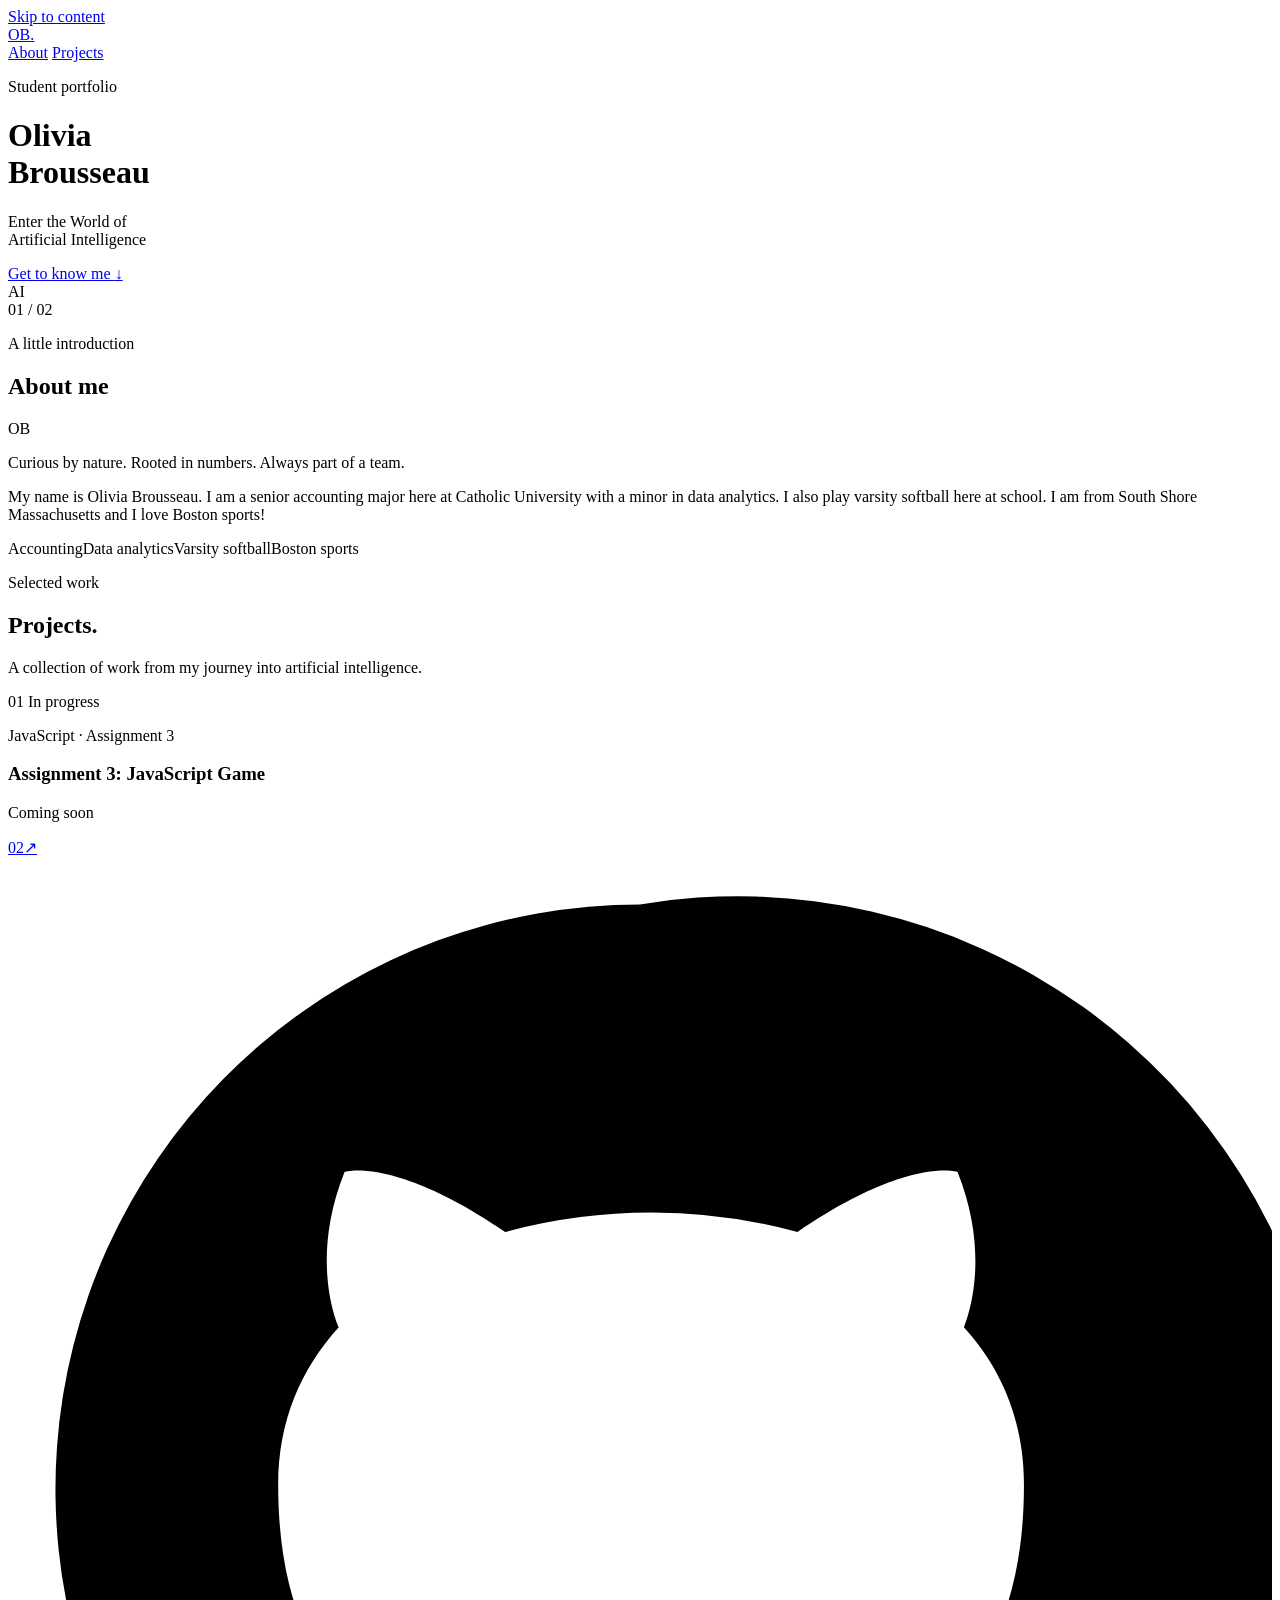
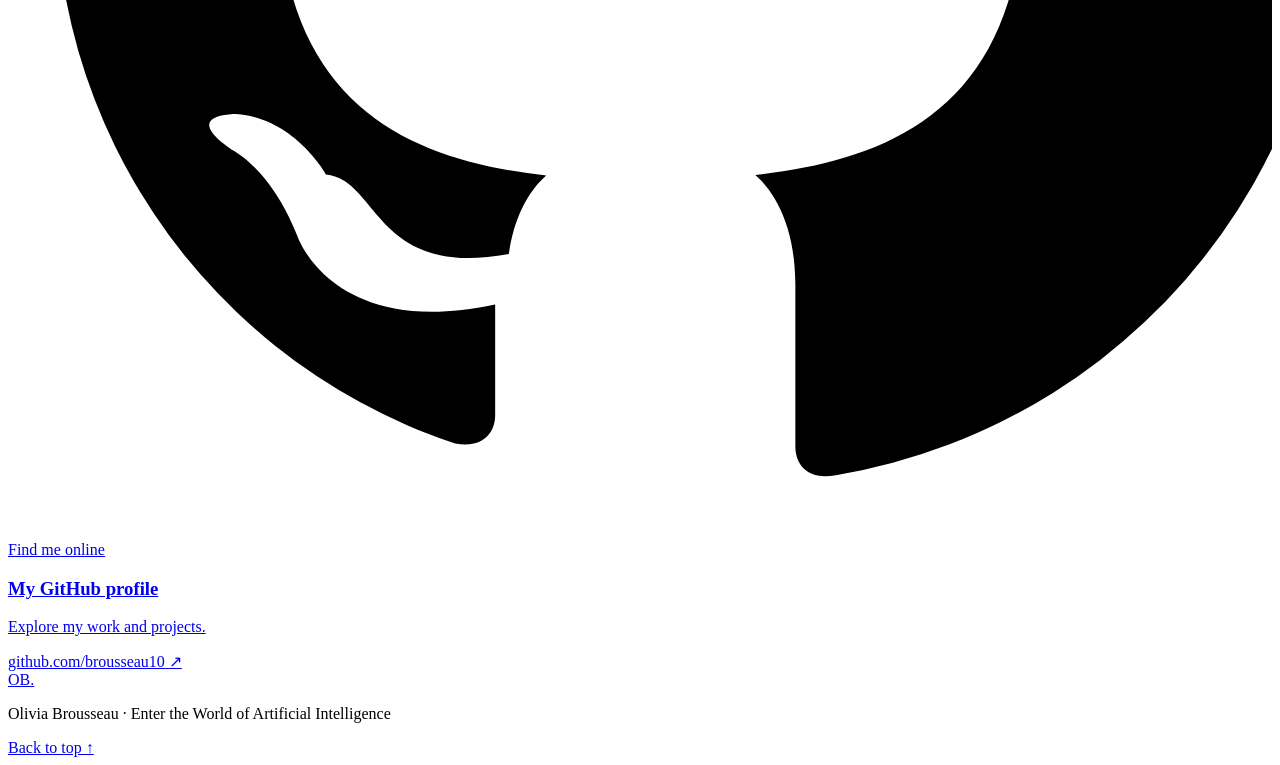
==== index.html @ 6083874b "Add Olivia Brousseau portfolio homepage" ====
<!doctype html>
<html lang="en">
  <head>
    <meta charset="utf-8" />
    <meta name="viewport" content="width=device-width, initial-scale=1" />
    <meta
      name="description"
      content="Olivia Brousseau — accounting, data analytics, softball, and a journey into artificial intelligence."
    />
    <meta name="theme-color" content="#101d36" />
    <title>Olivia Brousseau | Enter the World of Artificial Intelligence</title>
    <link rel="stylesheet" href="styles.css" />
  </head>
  <body>
    <a class="skip-link" href="#main">Skip to content</a>

    <header class="hero" id="top">
      <nav class="site-nav" aria-label="Main navigation">
        <a class="wordmark" href="#top" aria-label="Olivia Brousseau home">OB<span>.</span></a>
        <div class="nav-links">
          <a href="#about">About</a>
          <a href="#projects">Projects</a>
        </div>
      </nav>

      <div class="hero-content">
        <p class="eyebrow"><span class="eyebrow-line"></span> Student portfolio</p>
        <h1>Olivia<br /><span>Brousseau</span></h1>
        <p class="course-title">Enter the World of<br class="mobile-break" /> Artificial Intelligence</p>
        <a class="hero-link" href="#about">Get to know me <span aria-hidden="true">↓</span></a>
      </div>

      <div class="hero-art" aria-hidden="true">
        <div class="orbit orbit-one"></div>
        <div class="orbit orbit-two"></div>
        <div class="orbit orbit-three"></div>
        <div class="orbit-core"><span>AI</span></div>
        <span class="orbit-dot dot-one"></span>
        <span class="orbit-dot dot-two"></span>
        <span class="orbit-dot dot-three"></span>
      </div>
      <div class="hero-index" aria-hidden="true">01 <span>/ 02</span></div>
    </header>

    <main id="main">
      <section class="about section-wrap" id="about" aria-labelledby="about-title">
        <div class="section-heading">
          <p class="eyebrow dark-eyebrow">A little introduction</p>
          <h2 id="about-title">About <span>me</span></h2>
        </div>
        <div class="about-content">
          <div class="about-marker" aria-hidden="true"><span>OB</span></div>
          <div class="about-copy">
            <p class="lead">Curious by nature. Rooted in numbers. Always part of a team.</p>
            <p>My name is Olivia Brousseau. I am a senior accounting major here at Catholic University with a minor in data analytics. I also play varsity softball here at school. I am from South Shore Massachusetts and I love Boston sports!</p>
            <div class="about-tags" aria-label="Areas of interest">
              <span>Accounting</span><span>Data analytics</span><span>Varsity softball</span><span>Boston sports</span>
            </div>
          </div>
        </div>
      </section>

      <section class="projects" id="projects" aria-labelledby="projects-title">
        <div class="section-wrap">
          <div class="section-heading projects-heading">
            <p class="eyebrow">Selected work</p>
            <h2 id="projects-title">Projects<span>.</span></h2>
            <p class="section-intro">A collection of work from my journey into artificial intelligence.</p>
          </div>

          <div class="project-grid">
            <article class="project-card">
              <div class="project-topline"><span class="project-number">01</span><span class="project-status"><span></span> In progress</span></div>
              <div class="project-visual" aria-hidden="true">
                <div class="game-window"><span></span><span></span><span></span><div class="game-board"><i></i><i></i><i></i><i></i><i></i><i></i><i></i><i></i><i></i></div></div>
              </div>
              <div class="project-info">
                <p class="project-kicker">JavaScript · Assignment 3</p>
                <h3>Assignment 3: JavaScript Game</h3>
                <p class="coming-soon">Coming soon</p>
              </div>
            </article>

            <a class="github-card" href="https://github.com/brousseau10" target="_blank" rel="noopener noreferrer" aria-label="Visit Olivia Brousseau's GitHub profile (opens in a new tab)">
              <div class="github-card-top"><span class="project-number">02</span><span class="external-arrow" aria-hidden="true">↗</span></div>
              <div class="github-mark" aria-hidden="true">
                <svg viewBox="0 0 24 24" role="presentation"><path d="M12 .9a11.1 11.1 0 0 0-3.51 21.63c.56.1.76-.24.76-.54v-2.1c-3.1.67-3.76-1.31-3.76-1.31-.51-1.29-1.24-1.63-1.24-1.63-1.01-.69.08-.68.08-.68 1.12.08 1.71 1.15 1.71 1.15 1 .1.92 1.99 3.47 1.51.1-.72.39-1.21.71-1.49-2.48-.28-5.09-1.24-5.09-5.52 0-1.22.44-2.21 1.15-2.99-.12-.28-.5-1.42.11-2.95 0 0 .94-.3 3.05 1.14a10.6 10.6 0 0 1 5.55 0c2.11-1.44 3.04-1.14 3.04-1.14.61 1.53.23 2.67.12 2.95.71.78 1.14 1.77 1.14 2.99 0 4.29-2.61 5.23-5.1 5.51.4.35.76 1.03.76 2.08v3.08c0 .3.2.65.77.54A11.1 11.1 0 0 0 12 .9Z"/></svg>
              </div>
              <div class="github-card-copy"><p class="project-kicker">Find me online</p><h3>My GitHub profile</h3><p>Explore my work and projects.</p></div>
              <span class="github-url">github.com/brousseau10 <span aria-hidden="true">↗</span></span>
            </a>
          </div>
        </div>
      </section>
    </main>

    <footer class="site-footer">
      <a class="wordmark footer-mark" href="#top">OB<span>.</span></a>
      <p>Olivia Brousseau <span>·</span> Enter the World of Artificial Intelligence</p>
      <a class="back-to-top" href="#top">Back to top ↑</a>
    </footer>
  </body>
</html>
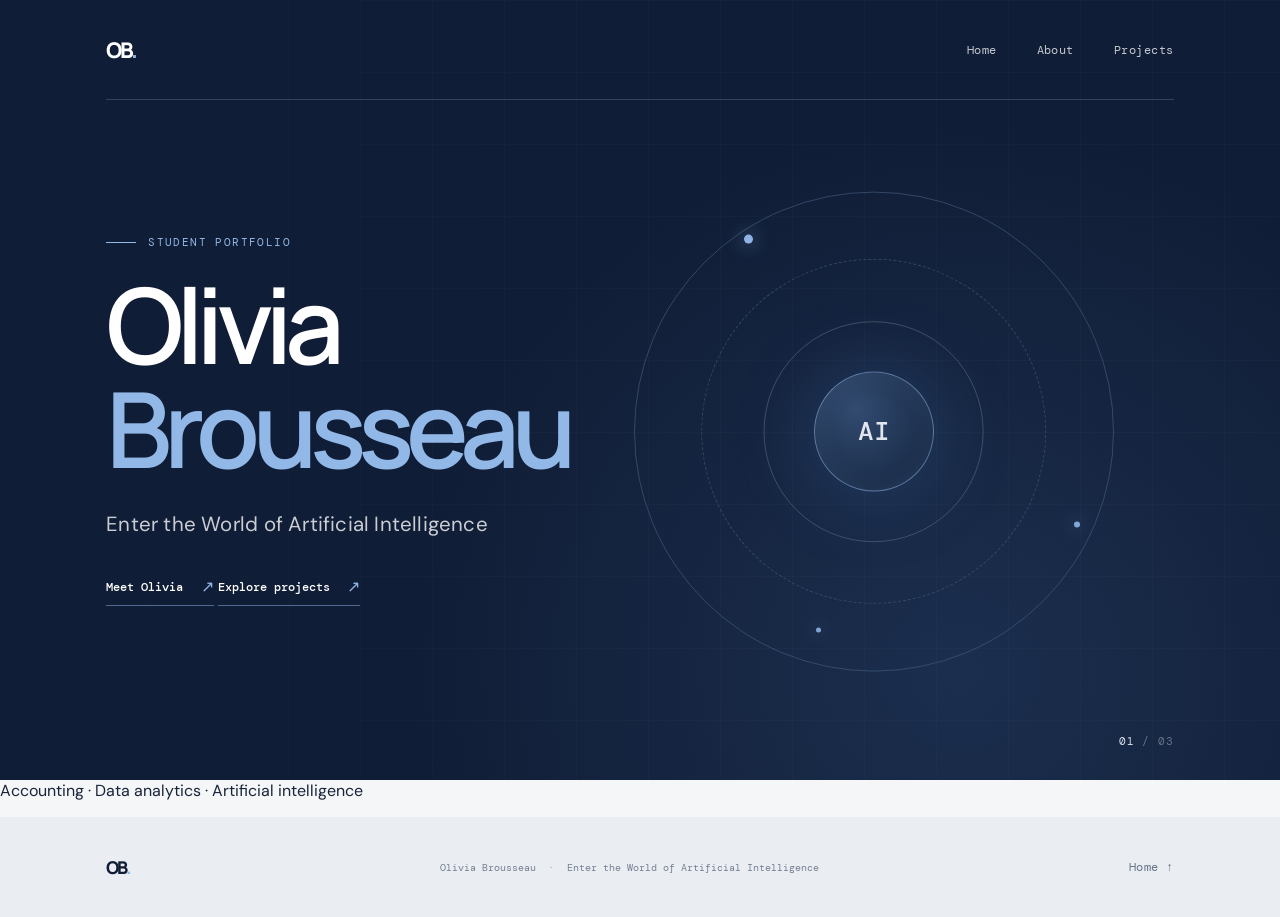
==== commit ced5bed6: "Replace long homepage with page-based navigation" ====
--- a/index.html
+++ b/index.html
@@ -3,101 +3,45 @@
   <head>
     <meta charset="utf-8" />
     <meta name="viewport" content="width=device-width, initial-scale=1" />
-    <meta
-      name="description"
-      content="Olivia Brousseau — accounting, data analytics, softball, and a journey into artificial intelligence."
-    />
+    <meta name="description" content="Olivia Brousseau — accounting, data analytics, softball, and a journey into artificial intelligence." />
     <meta name="theme-color" content="#101d36" />
     <title>Olivia Brousseau | Enter the World of Artificial Intelligence</title>
     <link rel="stylesheet" href="styles.css" />
   </head>
   <body>
     <a class="skip-link" href="#main">Skip to content</a>
-
     <header class="hero" id="top">
       <nav class="site-nav" aria-label="Main navigation">
-        <a class="wordmark" href="#top" aria-label="Olivia Brousseau home">OB<span>.</span></a>
+        <a class="wordmark" href="index.html" aria-label="Olivia Brousseau home">OB<span>.</span></a>
         <div class="nav-links">
-          <a href="#about">About</a>
-          <a href="#projects">Projects</a>
+          <a href="index.html" aria-current="page">Home</a>
+          <a href="about.html">About</a>
+          <a href="projects.html">Projects</a>
         </div>
       </nav>
-
       <div class="hero-content">
         <p class="eyebrow"><span class="eyebrow-line"></span> Student portfolio</p>
         <h1>Olivia<br /><span>Brousseau</span></h1>
         <p class="course-title">Enter the World of<br class="mobile-break" /> Artificial Intelligence</p>
-        <a class="hero-link" href="#about">Get to know me <span aria-hidden="true">↓</span></a>
+        <div class="home-actions">
+          <a class="hero-link" href="about.html">Meet Olivia <span aria-hidden="true">↗</span></a>
+          <a class="hero-link" href="projects.html">Explore projects <span aria-hidden="true">↗</span></a>
+        </div>
       </div>
-
       <div class="hero-art" aria-hidden="true">
-        <div class="orbit orbit-one"></div>
-        <div class="orbit orbit-two"></div>
-        <div class="orbit orbit-three"></div>
+        <div class="orbit orbit-one"></div><div class="orbit orbit-two"></div><div class="orbit orbit-three"></div>
         <div class="orbit-core"><span>AI</span></div>
-        <span class="orbit-dot dot-one"></span>
-        <span class="orbit-dot dot-two"></span>
-        <span class="orbit-dot dot-three"></span>
+        <span class="orbit-dot dot-one"></span><span class="orbit-dot dot-two"></span><span class="orbit-dot dot-three"></span>
       </div>
-      <div class="hero-index" aria-hidden="true">01 <span>/ 02</span></div>
+      <div class="hero-index" aria-hidden="true">01 <span>/ 03</span></div>
     </header>
-
-    <main id="main">
-      <section class="about section-wrap" id="about" aria-labelledby="about-title">
-        <div class="section-heading">
-          <p class="eyebrow dark-eyebrow">A little introduction</p>
-          <h2 id="about-title">About <span>me</span></h2>
-        </div>
-        <div class="about-content">
-          <div class="about-marker" aria-hidden="true"><span>OB</span></div>
-          <div class="about-copy">
-            <p class="lead">Curious by nature. Rooted in numbers. Always part of a team.</p>
-            <p>My name is Olivia Brousseau. I am a senior accounting major here at Catholic University with a minor in data analytics. I also play varsity softball here at school. I am from South Shore Massachusetts and I love Boston sports!</p>
-            <div class="about-tags" aria-label="Areas of interest">
-              <span>Accounting</span><span>Data analytics</span><span>Varsity softball</span><span>Boston sports</span>
-            </div>
-          </div>
-        </div>
-      </section>
-
-      <section class="projects" id="projects" aria-labelledby="projects-title">
-        <div class="section-wrap">
-          <div class="section-heading projects-heading">
-            <p class="eyebrow">Selected work</p>
-            <h2 id="projects-title">Projects<span>.</span></h2>
-            <p class="section-intro">A collection of work from my journey into artificial intelligence.</p>
-          </div>
-
-          <div class="project-grid">
-            <article class="project-card">
-              <div class="project-topline"><span class="project-number">01</span><span class="project-status"><span></span> In progress</span></div>
-              <div class="project-visual" aria-hidden="true">
-                <div class="game-window"><span></span><span></span><span></span><div class="game-board"><i></i><i></i><i></i><i></i><i></i><i></i><i></i><i></i><i></i></div></div>
-              </div>
-              <div class="project-info">
-                <p class="project-kicker">JavaScript · Assignment 3</p>
-                <h3>Assignment 3: JavaScript Game</h3>
-                <p class="coming-soon">Coming soon</p>
-              </div>
-            </article>
-
-            <a class="github-card" href="https://github.com/brousseau10" target="_blank" rel="noopener noreferrer" aria-label="Visit Olivia Brousseau's GitHub profile (opens in a new tab)">
-              <div class="github-card-top"><span class="project-number">02</span><span class="external-arrow" aria-hidden="true">↗</span></div>
-              <div class="github-mark" aria-hidden="true">
-                <svg viewBox="0 0 24 24" role="presentation"><path d="M12 .9a11.1 11.1 0 0 0-3.51 21.63c.56.1.76-.24.76-.54v-2.1c-3.1.67-3.76-1.31-3.76-1.31-.51-1.29-1.24-1.63-1.24-1.63-1.01-.69.08-.68.08-.68 1.12.08 1.71 1.15 1.71 1.15 1 .1.92 1.99 3.47 1.51.1-.72.39-1.21.71-1.49-2.48-.28-5.09-1.24-5.09-5.52 0-1.22.44-2.21 1.15-2.99-.12-.28-.5-1.42.11-2.95 0 0 .94-.3 3.05 1.14a10.6 10.6 0 0 1 5.55 0c2.11-1.44 3.04-1.14 3.04-1.14.61 1.53.23 2.67.12 2.95.71.78 1.14 1.77 1.14 2.99 0 4.29-2.61 5.23-5.1 5.51.4.35.76 1.03.76 2.08v3.08c0 .3.2.65.77.54A11.1 11.1 0 0 0 12 .9Z"/></svg>
-              </div>
-              <div class="github-card-copy"><p class="project-kicker">Find me online</p><h3>My GitHub profile</h3><p>Explore my work and projects.</p></div>
-              <span class="github-url">github.com/brousseau10 <span aria-hidden="true">↗</span></span>
-            </a>
-          </div>
-        </div>
-      </section>
+    <main id="main" class="home-main">
+      <p class="home-note">Accounting <span>·</span> Data analytics <span>·</span> Artificial intelligence</p>
     </main>
-
     <footer class="site-footer">
-      <a class="wordmark footer-mark" href="#top">OB<span>.</span></a>
+      <a class="wordmark footer-mark" href="index.html">OB<span>.</span></a>
       <p>Olivia Brousseau <span>·</span> Enter the World of Artificial Intelligence</p>
-      <a class="back-to-top" href="#top">Back to top ↑</a>
+      <a class="back-to-top" href="index.html">Home ↑</a>
     </footer>
   </body>
 </html>
--- a/styles.css
+++ b/styles.css
@@ -0,0 +1,134 @@
+@import url('https://fonts.googleapis.com/css2?family=DM+Mono:wght@400;500&family=DM+Sans:wght@400;500;600;700&family=Manrope:wght@400;500;600;700;800&display=swap');
+
+:root {
+  color-scheme: light;
+  --navy: #101d36;
+  --navy-soft: #1a2c4a;
+  --blue: #92b8e8;
+  --gray: #687386;
+  --gray-light: #e8ebef;
+  --white: #fff;
+  --paper: #f5f6f8;
+  --ink: #17243a;
+  --mono: 'DM Mono', monospace;
+  --sans: 'DM Sans', sans-serif;
+  --display: 'Manrope', sans-serif;
+}
+
+* { box-sizing: border-box; }
+html { scroll-behavior: smooth; }
+body { margin: 0; color: var(--ink); background: var(--paper); font-family: var(--sans); -webkit-font-smoothing: antialiased; }
+a { color: inherit; }
+.skip-link { position: absolute; z-index: 10; top: 1rem; left: 1rem; padding: .75rem 1rem; transform: translateY(-150%); background: var(--white); color: var(--navy); }
+.skip-link:focus { transform: translateY(0); }
+
+.hero { position: relative; min-height: 650px; height: min(780px, 100svh); overflow: hidden; padding: 0 clamp(1.5rem, 8.3vw, 8.5rem); color: var(--white); background: var(--navy); }
+.hero::before { position: absolute; inset: 0; content: ''; opacity: .17; background-image: linear-gradient(rgba(255,255,255,.12) 1px, transparent 1px), linear-gradient(90deg, rgba(255,255,255,.12) 1px, transparent 1px); background-size: 72px 72px; mask-image: linear-gradient(90deg, transparent, #000 45%, #000); }
+.hero::after { position: absolute; right: -20%; bottom: -60%; width: 90%; aspect-ratio: 1; border-radius: 50%; content: ''; background: radial-gradient(circle, rgba(57,91,139,.28), transparent 68%); }
+.site-nav { position: relative; z-index: 2; display: flex; height: 100px; align-items: center; justify-content: space-between; border-bottom: 1px solid rgba(255,255,255,.16); }
+.wordmark { font: 800 1.35rem var(--display); letter-spacing: -.1em; text-decoration: none; }
+.wordmark span { color: var(--blue); }
+.nav-links { display: flex; gap: 2.5rem; }
+.nav-links a, .back-to-top { color: rgba(255,255,255,.76); font: 400 .75rem var(--mono); letter-spacing: .04em; text-decoration: none; transition: color .2s; }
+.nav-links a:hover, .back-to-top:hover { color: var(--blue); }
+.hero-content { position: relative; z-index: 2; width: max-content; max-width: 58%; padding-top: clamp(6.5rem, 15vh, 10rem); }
+.eyebrow { display: flex; align-items: center; gap: .75rem; margin: 0 0 1.45rem; color: var(--blue); font: 400 .67rem var(--mono); letter-spacing: .13em; text-transform: uppercase; }
+.eyebrow-line { display: inline-block; width: 30px; height: 1px; background: currentColor; }
+h1, h2, h3, p { margin-top: 0; }
+h1 { margin-bottom: 1rem; font: 600 clamp(4rem, 8.2vw, 7.5rem)/.99 var(--display); letter-spacing: -.075em; }
+h1 span { color: var(--blue); }
+.course-title { margin: 1.8rem 0 2.2rem; color: rgba(255,255,255,.78); font: 400 clamp(1rem, 1.6vw, 1.3rem)/1.5 var(--sans); letter-spacing: .01em; }
+.mobile-break { display: none; }
+.hero-link { display: inline-flex; align-items: center; gap: 1.1rem; padding-bottom: .5rem; border-bottom: 1px solid rgba(146,184,232,.5); color: var(--white); font: 500 .73rem var(--mono); text-decoration: none; }
+.hero-link span { color: var(--blue); font-size: 1rem; transition: transform .2s; }
+.hero-link:hover span { transform: translateY(4px); }
+.hero-art { position: absolute; top: 51%; right: clamp(3rem, 13vw, 13rem); width: min(38vw, 480px); aspect-ratio: 1; transform: translateY(-43%); }
+.orbit { position: absolute; top: 50%; left: 50%; border: 1px solid rgba(146,184,232,.26); border-radius: 50%; transform: translate(-50%,-50%); }
+.orbit-one { width: 100%; aspect-ratio: 1; }
+.orbit-two { width: 72%; aspect-ratio: 1; border-style: dashed; animation: rotate 36s linear infinite; }
+.orbit-three { width: 46%; aspect-ratio: 1; border-color: rgba(255,255,255,.2); }
+.orbit-core { position: absolute; top: 50%; left: 50%; display: grid; width: 25%; aspect-ratio: 1; place-items: center; transform: translate(-50%,-50%); border: 1px solid rgba(146,184,232,.6); border-radius: 50%; color: var(--white); background: radial-gradient(circle at 35% 30%, #31496c, #14233c 72%); box-shadow: 0 0 80px rgba(91,142,207,.25), inset 0 0 24px rgba(146,184,232,.12); font: 500 clamp(1rem, 2vw, 1.6rem) var(--mono); }
+.orbit-dot { position: absolute; z-index: 1; width: 9px; aspect-ratio: 1; border-radius: 50%; background: var(--blue); box-shadow: 0 0 18px rgba(146,184,232,.8); }
+.dot-one { top: 9%; left: 23%; }.dot-two { right: 7%; bottom: 30%; width: 6px; }.dot-three { bottom: 8%; left: 38%; width: 5px; }
+.hero-index { position: absolute; right: clamp(1.5rem, 8.3vw, 8.5rem); bottom: 2rem; color: var(--white); font: 400 .67rem var(--mono); letter-spacing: .08em; }
+.hero-index span { color: rgba(255,255,255,.4); }
+@keyframes rotate { to { transform: translate(-50%,-50%) rotate(360deg); } }
+
+.section-wrap { width: min(1120px, calc(100% - 3rem)); margin: 0 auto; }
+.about { padding-top: clamp(5.5rem, 10vw, 9rem); padding-bottom: clamp(5.5rem, 10vw, 9rem); }
+.dark-eyebrow { color: #627a9c; }
+.section-heading h2 { margin: 0; color: var(--navy); font: 600 clamp(2.8rem, 5vw, 4.5rem)/1.1 var(--display); letter-spacing: -.07em; }
+.section-heading h2 span { color: #8390a1; }
+.about-content { display: grid; grid-template-columns: 1fr 2fr; gap: clamp(2rem, 8vw, 8rem); align-items: start; margin-top: 3.5rem; padding-top: 2.7rem; border-top: 1px solid #d8dde4; }
+.about-marker { display: grid; width: clamp(100px, 14vw, 158px); aspect-ratio: 1; place-items: center; border: 1px solid #c7d0dc; border-radius: 50%; color: #45607f; background: radial-gradient(circle at 38% 35%, #fff 0, #edf0f4 67%, #e4e8ed 100%); font: 600 1.45rem var(--display); letter-spacing: -.1em; box-shadow: 0 18px 42px rgba(19,36,62,.07); }
+.about-copy { max-width: 690px; }
+.lead { margin-bottom: 1.25rem; color: var(--navy); font: 500 clamp(1.25rem, 2vw, 1.65rem)/1.4 var(--display); letter-spacing: -.025em; }
+.about-copy > p:not(.lead) { max-width: 670px; margin-bottom: 1.7rem; color: #657083; font: 400 1rem/1.85 var(--sans); }
+.about-tags { display: flex; flex-wrap: wrap; gap: .55rem; }
+.about-tags span { padding: .55rem .8rem; border: 1px solid #d9dfe6; border-radius: 999px; color: #536174; font: 400 .65rem var(--mono); }
+
+.projects { padding: clamp(5rem, 9vw, 8rem) 0 clamp(5.5rem, 10vw, 9rem); color: var(--white); background: var(--navy); }
+.projects .section-heading h2 { color: var(--white); }
+.projects .section-heading h2 span { color: var(--blue); }
+.section-intro { max-width: 440px; margin: 1rem 0 0; color: rgba(255,255,255,.57); font: 400 .95rem/1.7 var(--sans); }
+.project-grid { display: grid; grid-template-columns: 1.15fr .85fr; gap: 1.15rem; margin-top: 3.5rem; }
+.project-card, .github-card { min-height: 410px; overflow: hidden; border: 1px solid rgba(255,255,255,.14); border-radius: 4px; background: rgba(255,255,255,.045); }
+.project-card { display: flex; flex-direction: column; padding: 1.5rem; }
+.project-topline, .github-card-top { display: flex; align-items: center; justify-content: space-between; }
+.project-number { color: var(--blue); font: 400 .7rem var(--mono); }
+.project-status { display: flex; align-items: center; gap: .55rem; color: rgba(255,255,255,.5); font: 400 .62rem var(--mono); }
+.project-status span { width: 6px; height: 6px; border-radius: 50%; background: var(--blue); box-shadow: 0 0 10px rgba(146,184,232,.7); }
+.project-visual { display: grid; flex: 1; min-height: 205px; margin: 1.3rem 0; place-items: center; background: radial-gradient(ellipse at center, rgba(68,96,137,.34), rgba(17,31,55,0) 70%); }
+.game-window { position: relative; width: min(230px, 65%); padding: 1.4rem 1rem 1rem; border: 1px solid rgba(146,184,232,.35); border-radius: 7px; background: rgba(12,25,46,.7); box-shadow: 0 15px 50px rgba(0,0,0,.22); transform: rotate(-4deg); }
+.game-window > span { position: absolute; top: .55rem; width: 5px; height: 5px; border-radius: 50%; background: #7387a4; }.game-window > span:nth-child(1) { left: .65rem; }.game-window > span:nth-child(2) { left: 1rem; opacity: .6; }.game-window > span:nth-child(3) { left: 1.35rem; opacity: .35; }
+.game-board { display: grid; grid-template-columns: repeat(3, 1fr); gap: 5px; aspect-ratio: 1; }
+.game-board i { border: 1px solid rgba(146,184,232,.17); border-radius: 3px; background: rgba(146,184,232,.045); }
+.game-board i:nth-child(2), .game-board i:nth-child(5), .game-board i:nth-child(7) { background: rgba(146,184,232,.22); box-shadow: inset 0 0 14px rgba(146,184,232,.14); }
+.game-board i:nth-child(2)::after, .game-board i:nth-child(7)::after { display: block; color: #dce9fa; content: '×'; text-align: center; font: 500 2rem/1.55 var(--sans); }
+.project-info { padding-top: 1.15rem; border-top: 1px solid rgba(255,255,255,.13); }
+.project-kicker { margin-bottom: .65rem; color: #93a4bc; font: 400 .63rem var(--mono); letter-spacing: .035em; }
+.project-info h3, .github-card h3 { margin: 0; color: var(--white); font: 600 1.3rem/1.3 var(--display); letter-spacing: -.035em; }
+.coming-soon { margin: .65rem 0 0; color: rgba(255,255,255,.47); font: 400 .72rem var(--mono); text-transform: lowercase; }
+.github-card { position: relative; display: flex; flex-direction: column; padding: 1.5rem; color: var(--white); text-decoration: none; transition: background .25s, border-color .25s; }
+.github-card:hover { border-color: rgba(146,184,232,.52); background: rgba(255,255,255,.075); }
+.external-arrow { color: var(--blue); font-size: 1.15rem; transition: transform .2s; }
+.github-card:hover .external-arrow { transform: translate(3px,-3px); }
+.github-mark { display: grid; flex: 1; min-height: 180px; place-items: center; }
+.github-mark svg { width: 76px; fill: #afc0d7; transition: fill .2s, transform .2s; }
+.github-card:hover .github-mark svg { fill: var(--white); transform: scale(1.06); }
+.github-card-copy { padding-top: 1.15rem; border-top: 1px solid rgba(255,255,255,.13); }
+.github-card-copy > p:last-child { margin: .55rem 0 0; color: rgba(255,255,255,.51); font: 400 .82rem var(--sans); }
+.github-url { display: flex; justify-content: space-between; margin-top: 1.5rem; color: #aab9cd; font: 400 .66rem var(--mono); }
+.github-url span { color: var(--blue); }
+
+.site-footer { display: flex; min-height: 100px; align-items: center; justify-content: space-between; gap: 1rem; padding: 1.5rem clamp(1.5rem, 8.3vw, 8.5rem); color: var(--navy); background: #eaedf1; }
+.footer-mark { font-size: 1.1rem; }
+.site-footer p { margin: 0; color: #758093; font: 400 .63rem var(--mono); }
+.site-footer p span { padding: 0 .4rem; color: #a1aab7; }
+.back-to-top { color: #667488; }
+
+@media (max-width: 760px) {
+  .hero { min-height: 730px; height: 100svh; max-height: 900px; padding-inline: 1.5rem; }
+  .site-nav { height: 78px; }
+  .hero-content { max-width: 100%; padding-top: clamp(5rem, 12vh, 8rem); }
+  h1 { font-size: clamp(4.25rem, 16vw, 7rem); }
+  .mobile-break { display: initial; }
+  .hero-art { top: auto; right: -3rem; bottom: 1rem; width: min(67vw, 360px); transform: none; opacity: .62; }
+  .hero-index { right: 1.5rem; bottom: 1.5rem; }
+  .about-content { grid-template-columns: 1fr; gap: 2rem; margin-top: 2.5rem; padding-top: 2rem; }
+  .about-marker { width: 96px; }
+  .project-grid { grid-template-columns: 1fr; }
+  .project-card, .github-card { min-height: 380px; }
+}
+@media (max-width: 480px) {
+  .nav-links { gap: 1.3rem; }
+  .hero { min-height: 690px; }
+  .hero-content { padding-top: 5.5rem; }
+  .hero-art { right: -4rem; bottom: 2.5rem; width: 78vw; }
+  .hero-index { bottom: 1.25rem; }
+  .site-footer { flex-wrap: wrap; min-height: 115px; }
+  .site-footer p { order: 3; width: 100%; }
+}
+@media (prefers-reduced-motion: reduce) {
+  *, *::before, *::after { scroll-behavior: auto !important; animation-duration: .01ms !important; animation-iteration-count: 1 !important; transition-duration: .01ms !important; }
+}
